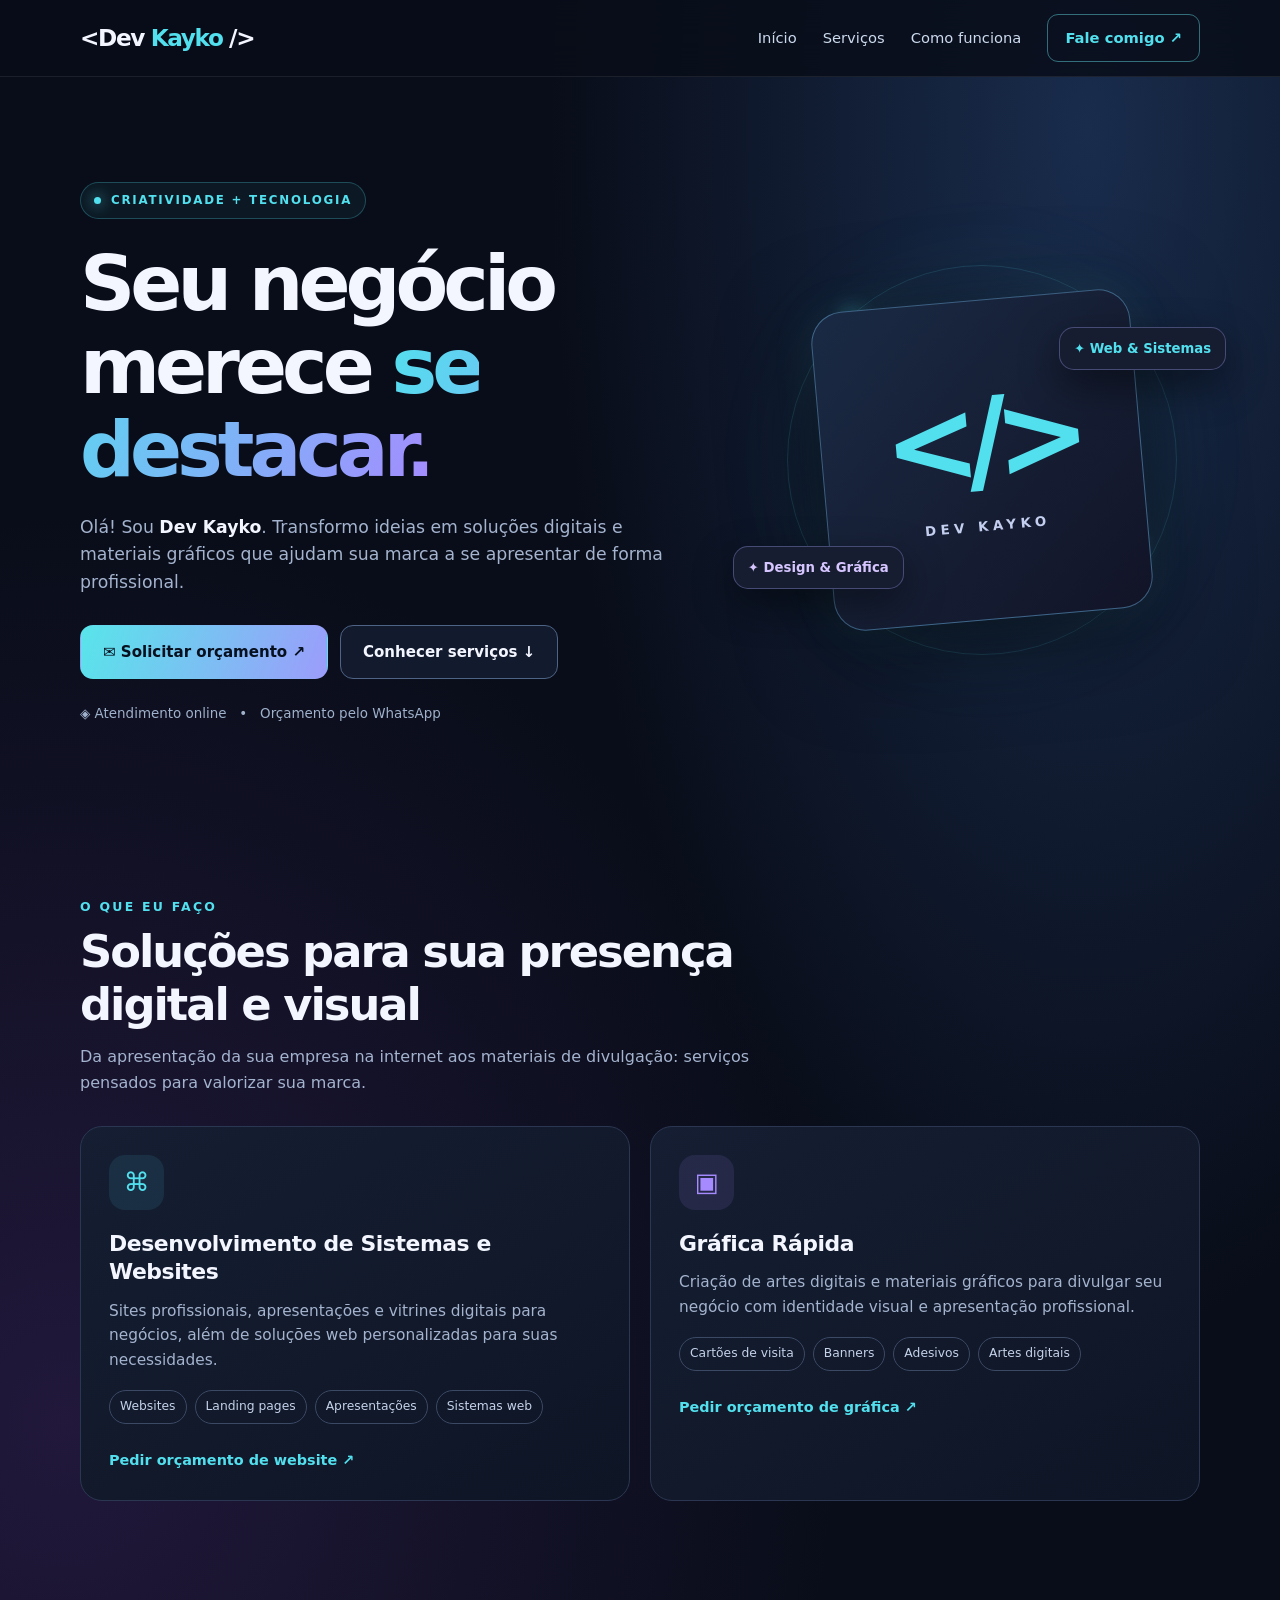
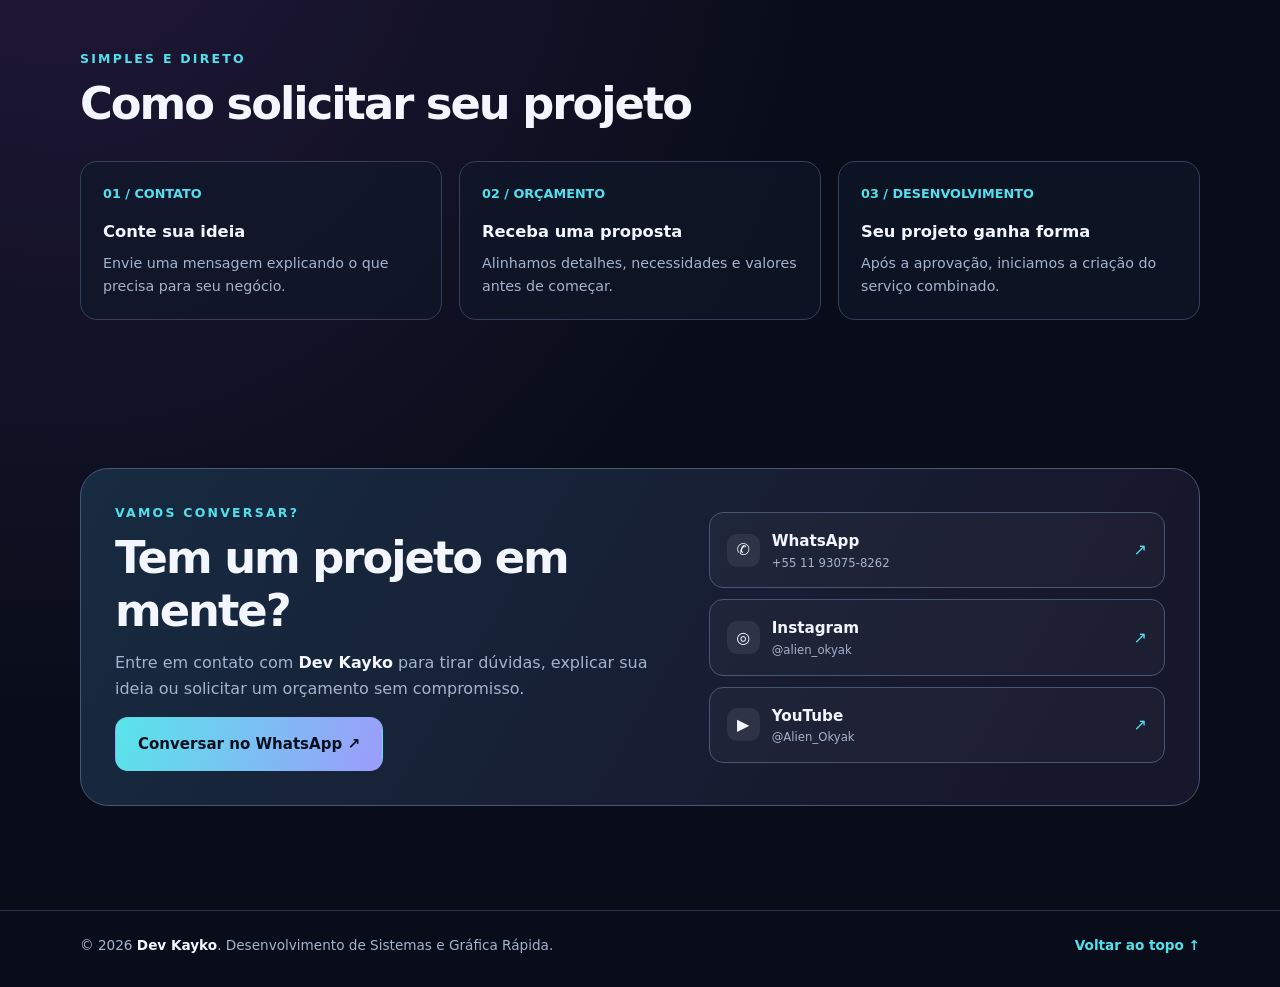
==== dev-kayko/index.html @ 2310204f "Add files via upload" ====
<!DOCTYPE html>
<html lang="pt-BR">
<head>
  <meta charset="UTF-8" />
  <meta name="viewport" content="width=device-width, initial-scale=1.0" />
  <meta name="theme-color" content="#090d19" />
  <meta name="description" content="Dev Kayko — desenvolvimento de sistemas, websites, apresentações digitais e serviços de gráfica rápida. Solicite seu orçamento." />
  <title>Dev Kayko | Serviços e Contato</title>
  <style>
    :root{color-scheme:dark;--bg:#090d19;--panel:#11182a;--line:#2b3752;--text:#f3f6ff;--muted:#a4b3ce;--cyan:#52e0ee;--violet:#a58bff;--mint:#88f2c1}
    *{box-sizing:border-box}html{scroll-behavior:smooth}body{margin:0;background:radial-gradient(ellipse at 85% 5%,#192c4c 0,transparent 35%),radial-gradient(ellipse at 5% 55%,#21183b 0,transparent 45%),var(--bg);color:var(--text);font-family:Inter,ui-sans-serif,system-ui,-apple-system,'Segoe UI',sans-serif;line-height:1.6;min-height:100vh;overflow-x:hidden}a{color:inherit;text-decoration:none}button,input,select,textarea{font:inherit}button{cursor:pointer}::selection{background:#52e0ee66}
    .wrap{width:min(1120px,calc(100% - 40px));margin:auto}.topbar{position:sticky;top:0;z-index:20;background:#090d19db;backdrop-filter:blur(18px);border-bottom:1px solid #ffffff14}.nav{height:76px;display:flex;align-items:center;justify-content:space-between;gap:20px}.brand{font-weight:900;letter-spacing:-.06em;font-size:1.45rem;white-space:nowrap}.brand em{font-style:normal;color:var(--cyan)}.navlinks{display:flex;align-items:center;gap:26px;font-size:.92rem;color:#ccdaee}.navlinks a:hover,.footer a:hover{color:var(--cyan)}.navbtn{padding:11px 17px;border:1px solid #68e3ed72;border-radius:11px;color:var(--cyan)!important;font-weight:800}.hamb{display:none;color:var(--text);border:1px solid var(--line);background:var(--panel);border-radius:10px;padding:8px 12px}
    .hero{position:relative;padding:105px 0 85px;display:grid;grid-template-columns:1.18fr .82fr;align-items:center;gap:55px}.eyebrow{display:inline-flex;align-items:center;gap:10px;padding:8px 13px;color:var(--cyan);background:#52e0ee0e;border:1px solid #52e0ee42;border-radius:99px;font-size:.74rem;font-weight:800;text-transform:uppercase;letter-spacing:.15em}.dot{width:7px;height:7px;background:var(--cyan);border-radius:50%;box-shadow:0 0 14px var(--cyan)}h1,h2,h3,p{margin-top:0}h1{font-size:clamp(2.7rem,6vw,5.25rem);line-height:1.08;letter-spacing:-.065em;margin:24px 0 22px}h1 .gradient{background:linear-gradient(115deg,var(--cyan),var(--violet));-webkit-background-clip:text;background-clip:text;color:transparent}.lead{font-size:1.08rem;max-width:640px;color:var(--muted)}.actions{display:flex;flex-wrap:wrap;gap:12px;margin-top:28px}.btn{display:inline-flex;align-items:center;justify-content:center;gap:9px;border:1px solid transparent;border-radius:13px;padding:14px 22px;font-size:.94rem;font-weight:800;transition:transform .2s,background .2s,border-color .2s}.btn:hover{transform:translateY(-3px)}.primary{background:linear-gradient(110deg,#58e5ea,#9c9cfb);color:#07101e}.outline{border-color:#4e6385;background:#172138a6}.outline:hover{border-color:var(--cyan)}.mini{font-size:.85rem;padding:11px 14px}.meta{margin-top:24px;color:#9fb1cb;font-size:.84rem}.hero-art{min-height:370px;position:relative;display:grid;place-items:center}.orbit{position:absolute;width:min(100%,390px);aspect-ratio:1;border:1px solid #54dbe82c;border-radius:50%;box-shadow:0 0 95px #4fe2eb0e,inset 0 0 55px #52e0ee0e;animation:spin 28s linear infinite}.orbit:before,.orbit:after{content:"";position:absolute;inset:36px;border:1px dashed #a58bff39;border-radius:50%}.orbit:after{inset:80px;border-color:#52e0ee47}.orb{position:absolute;width:12px;height:12px;border-radius:50%;background:var(--cyan);box-shadow:0 0 20px var(--cyan);top:12%;left:15%}.orb.two{background:var(--violet);top:72%;left:88%;width:9px;height:9px}.dev-card{position:relative;width:min(87%,320px);aspect-ratio:1;background:linear-gradient(135deg,#1a2a44,#121427);border:1px solid #73bdec6e;border-radius:32px;display:flex;flex-direction:column;align-items:center;justify-content:center;box-shadow:0 20px 90px #0008,0 0 44px #54e6e51a;transform:rotate(-5deg);animation:float 6s ease-in-out infinite}.dev-card .symbol{font-size:clamp(4.5rem,10vw,7.2rem);font-weight:900;color:var(--cyan);letter-spacing:-.12em;line-height:1}.dev-card small{letter-spacing:.34em;color:#c4cff0;font-weight:800;text-transform:uppercase;margin-top:18px}.spark{position:absolute;border:1px solid #a5a7fd55;background:#161d31;border-radius:15px;padding:10px 14px;font-weight:800;font-size:.83rem;box-shadow:0 15px 40px #0007}.spark.one{top:14%;right:-6%;color:var(--cyan)}.spark.two{bottom:15%;left:-7%;color:#d6c5ff}@keyframes spin{to{transform:rotate(360deg)}}@keyframes float{50%{transform:translateY(-12px) rotate(-3deg)}}
    section{scroll-margin-top:95px}.section{padding:74px 0}.section-heading{max-width:720px;margin-bottom:30px}.kicker{color:var(--cyan);font-size:.78rem;text-transform:uppercase;font-weight:900;letter-spacing:.18em;margin-bottom:9px}.section h2{font-size:clamp(1.9rem,4vw,2.8rem);letter-spacing:-.045em;line-height:1.18;margin-bottom:13px}.section-heading p{color:var(--muted)}.cards{display:grid;grid-template-columns:repeat(2,minmax(0,1fr));gap:20px}.service{background:linear-gradient(150deg,#151e32,#0e1525);border:1px solid var(--line);border-radius:22px;padding:28px;transition:transform .2s,border-color .2s}.service:hover{transform:translateY(-5px);border-color:#52e0ee6b}.service .ico{display:grid;place-items:center;width:55px;height:55px;border-radius:16px;background:#52e0ee18;color:var(--cyan);font-size:1.6rem;margin-bottom:20px}.service:nth-child(2) .ico{background:#aa87ff1c;color:var(--violet)}.service h3{font-size:1.37rem;line-height:1.3;letter-spacing:-.02em;margin-bottom:12px}.service p{color:var(--muted);font-size:.96rem}.chips{display:flex;flex-wrap:wrap;gap:8px;margin:18px 0 23px}.chips span{font-size:.77rem;border:1px solid #3b4965;border-radius:99px;padding:6px 10px;color:#c4d2ea}.textlink{color:var(--cyan);font-size:.9rem;font-weight:800}.textlink:hover{text-decoration:underline}
    .process{display:grid;grid-template-columns:repeat(3,minmax(0,1fr));gap:17px}.step{background:#10192a9c;border:1px solid #34415d;border-radius:17px;padding:22px}.number{font-size:.8rem;color:var(--cyan);font-weight:900;margin-bottom:14px}.step h3{font-size:1.02rem;margin-bottom:7px}.step p{font-size:.89rem;color:var(--muted);margin-bottom:0}
    .contact-panel{background:linear-gradient(120deg,#172b41,#17172c 85%);border:1px solid #4a5674;border-radius:28px;padding:34px;display:grid;grid-template-columns:1.1fr .9fr;gap:36px;align-items:center}.contact-panel h2{margin-bottom:12px}.contact-panel p{color:var(--muted)}.socials{display:grid;gap:11px}.social{display:flex;align-items:center;justify-content:space-between;gap:15px;border:1px solid #485675;border-radius:14px;padding:15px 17px;background:#ffffff08;transition:background .2s,border-color .2s}.social:hover{background:#52e0ee12;border-color:var(--cyan)}.social .left{display:flex;align-items:center;gap:12px}.social .icon{display:grid;place-items:center;width:33px;height:33px;background:#ffffff12;border-radius:10px;font-weight:900}.social strong{font-size:.95rem}.social small{display:block;font-size:.73rem;color:var(--muted)}.social .arrow{color:var(--cyan)}.foot{margin-top:30px;border-top:1px solid #29334a;padding:24px 0 30px}.footer{display:flex;justify-content:space-between;align-items:center;gap:20px;color:var(--muted);font-size:.85rem}.footer span strong{color:var(--text)}.to-top{display:inline-block;color:var(--cyan);font-weight:700}.sr-only{position:absolute;width:1px;height:1px;padding:0;margin:-1px;overflow:hidden;clip:rect(0,0,0,0);white-space:nowrap;border:0}a:focus-visible,button:focus-visible{outline:3px solid var(--cyan);outline-offset:3px}
    @media(max-width:800px){.hero{grid-template-columns:1fr;padding:66px 0 35px;gap:15px}.hero-art{min-height:310px}.contact-panel{grid-template-columns:1fr}.navlinks{display:none;position:absolute;left:0;right:0;top:76px;flex-direction:column;align-items:stretch;gap:0;padding:12px 20px 20px;background:#0c1221;border-bottom:1px solid var(--line)}.navlinks.open{display:flex}.navlinks a{padding:13px}.hamb{display:block}.cards{grid-template-columns:1fr}.process{grid-template-columns:1fr}.section{padding:50px 0}}
    @media(max-width:460px){.wrap{width:min(100% - 30px,1120px)}.hero-art{min-height:270px}.orbit{width:275px}.dev-card{width:220px}.spark.one{right:-2%}.spark.two{left:-1%}.contact-panel{padding:23px}.actions .btn{width:100%}.footer{align-items:flex-start;flex-direction:column}}
    @media(prefers-reduced-motion:reduce){*,*:before,*:after{animation-duration:.01ms!important;animation-iteration-count:1!important;scroll-behavior:auto!important;transition-duration:.01ms!important}}
  </style>
</head>
<body id="inicio">
  <header class="topbar">
    <nav class="wrap nav" aria-label="Navegação principal">
      <a class="brand" href="#inicio" aria-label="Dev Kayko, início">&lt;Dev <em>Kayko</em> /&gt;</a>
      <button class="hamb" id="menuButton" aria-expanded="false" aria-controls="navLinks" aria-label="Abrir menu">☰</button>
      <div class="navlinks" id="navLinks">
        <a href="#inicio">Início</a><a href="#servicos">Serviços</a><a href="#como-funciona">Como funciona</a><a class="navbtn" href="#contato">Fale comigo ↗</a>
      </div>
    </nav>
  </header>
  <main>
    <div class="wrap hero">
      <div>
        <div class="eyebrow"><span class="dot" aria-hidden="true"></span> Criatividade + tecnologia</div>
        <h1>Seu negócio merece <span class="gradient">se destacar.</span></h1>
        <p class="lead">Olá! Sou <strong style="color:var(--text)">Dev Kayko</strong>. Transformo ideias em soluções digitais e materiais gráficos que ajudam sua marca a se apresentar de forma profissional.</p>
        <div class="actions">
          <a class="btn primary" href="https://wa.me/5511930758262?text=Ol%C3%A1%2C%20Dev%20Kayko!%20Gostaria%20de%20solicitar%20um%20or%C3%A7amento." target="_blank" rel="noopener noreferrer">✉ Solicitar orçamento ↗</a>
          <a class="btn outline" href="#servicos">Conhecer serviços ↓</a>
        </div>
        <p class="meta">◈ Atendimento online &nbsp; • &nbsp; Orçamento pelo WhatsApp</p>
      </div>
      <div class="hero-art" aria-hidden="true"><div class="orbit"><i class="orb"></i><i class="orb two"></i></div><div class="dev-card"><div class="symbol">&lt;/&gt;</div><small>Dev Kayko</small></div><div class="spark one">✦ Web & Sistemas</div><div class="spark two">✦ Design & Gráfica</div></div>
    </div>
    <section class="section wrap" id="servicos">
      <div class="section-heading"><div class="kicker">O que eu faço</div><h2>Soluções para sua presença digital e visual</h2><p>Da apresentação da sua empresa na internet aos materiais de divulgação: serviços pensados para valorizar sua marca.</p></div>
      <div class="cards">
        <article class="service"><div class="ico" aria-hidden="true">⌘</div><h3>Desenvolvimento de Sistemas e Websites</h3><p>Sites profissionais, apresentações e vitrines digitais para negócios, além de soluções web personalizadas para suas necessidades.</p><div class="chips"><span>Websites</span><span>Landing pages</span><span>Apresentações</span><span>Sistemas web</span></div><a class="textlink" target="_blank" rel="noopener noreferrer" href="https://wa.me/5511930758262?text=Ol%C3%A1%2C%20Dev%20Kayko!%20Quero%20um%20or%C3%A7amento%20para%20desenvolvimento%20de%20sistemas%20ou%20websites.">Pedir orçamento de website ↗</a></article>
        <article class="service"><div class="ico" aria-hidden="true">▣</div><h3>Gráfica Rápida</h3><p>Criação de artes digitais e materiais gráficos para divulgar seu negócio com identidade visual e apresentação profissional.</p><div class="chips"><span>Cartões de visita</span><span>Banners</span><span>Adesivos</span><span>Artes digitais</span></div><a class="textlink" target="_blank" rel="noopener noreferrer" href="https://wa.me/5511930758262?text=Ol%C3%A1%2C%20Dev%20Kayko!%20Quero%20um%20or%C3%A7amento%20de%20gr%C3%A1fica%20r%C3%A1pida.">Pedir orçamento de gráfica ↗</a></article>
      </div>
    </section>
    <section class="section wrap" id="como-funciona"><div class="section-heading"><div class="kicker">Simples e direto</div><h2>Como solicitar seu projeto</h2></div><div class="process"><div class="step"><div class="number">01 / CONTATO</div><h3>Conte sua ideia</h3><p>Envie uma mensagem explicando o que precisa para seu negócio.</p></div><div class="step"><div class="number">02 / ORÇAMENTO</div><h3>Receba uma proposta</h3><p>Alinhamos detalhes, necessidades e valores antes de começar.</p></div><div class="step"><div class="number">03 / DESENVOLVIMENTO</div><h3>Seu projeto ganha forma</h3><p>Após a aprovação, iniciamos a criação do serviço combinado.</p></div></div></section>
    <section class="section wrap" id="contato"><div class="contact-panel"><div><div class="kicker">Vamos conversar?</div><h2>Tem um projeto em mente?</h2><p>Entre em contato com <strong style="color:var(--text)">Dev Kayko</strong> para tirar dúvidas, explicar sua ideia ou solicitar um orçamento sem compromisso.</p><a class="btn primary" href="https://wa.me/5511930758262?text=Ol%C3%A1%2C%20Dev%20Kayko!%20Quero%20conversar%20sobre%20um%20projeto." target="_blank" rel="noopener noreferrer">Conversar no WhatsApp ↗</a></div><div class="socials" aria-label="Redes e contato"><a class="social" href="https://wa.me/5511930758262" target="_blank" rel="noopener noreferrer"><span class="left"><span class="icon">✆</span><span><strong>WhatsApp</strong><small>+55 11 93075-8262</small></span></span><span class="arrow">↗</span></a><a class="social" href="https://www.instagram.com/alien_okyak/?hl=pt-br" target="_blank" rel="noopener noreferrer"><span class="left"><span class="icon">◎</span><span><strong>Instagram</strong><small>@alien_okyak</small></span></span><span class="arrow">↗</span></a><a class="social" href="https://www.youtube.com/@Alien_Okyak" target="_blank" rel="noopener noreferrer"><span class="left"><span class="icon">▶</span><span><strong>YouTube</strong><small>@Alien_Okyak</small></span></span><span class="arrow">↗</span></a></div></div></section>
  </main>
  <footer class="foot"><div class="wrap footer"><span>© <span id="year">2026</span> <strong>Dev Kayko</strong>. Desenvolvimento de Sistemas e Gráfica Rápida.</span><a class="to-top" href="#inicio">Voltar ao topo ↑</a></div></footer>
  <script>
    document.getElementById('year').textContent = new Date().getFullYear();
    const menuButton=document.getElementById('menuButton');const navLinks=document.getElementById('navLinks');
    menuButton.addEventListener('click',()=>{const expanded=menuButton.getAttribute('aria-expanded')==='true';menuButton.setAttribute('aria-expanded',String(!expanded));menuButton.setAttribute('aria-label',expanded?'Abrir menu':'Fechar menu');navLinks.classList.toggle('open',!expanded)});
    navLinks.querySelectorAll('a').forEach(link=>link.addEventListener('click',()=>{navLinks.classList.remove('open');menuButton.setAttribute('aria-expanded','false');menuButton.setAttribute('aria-label','Abrir menu')}));
  </script>
</body>
</html>
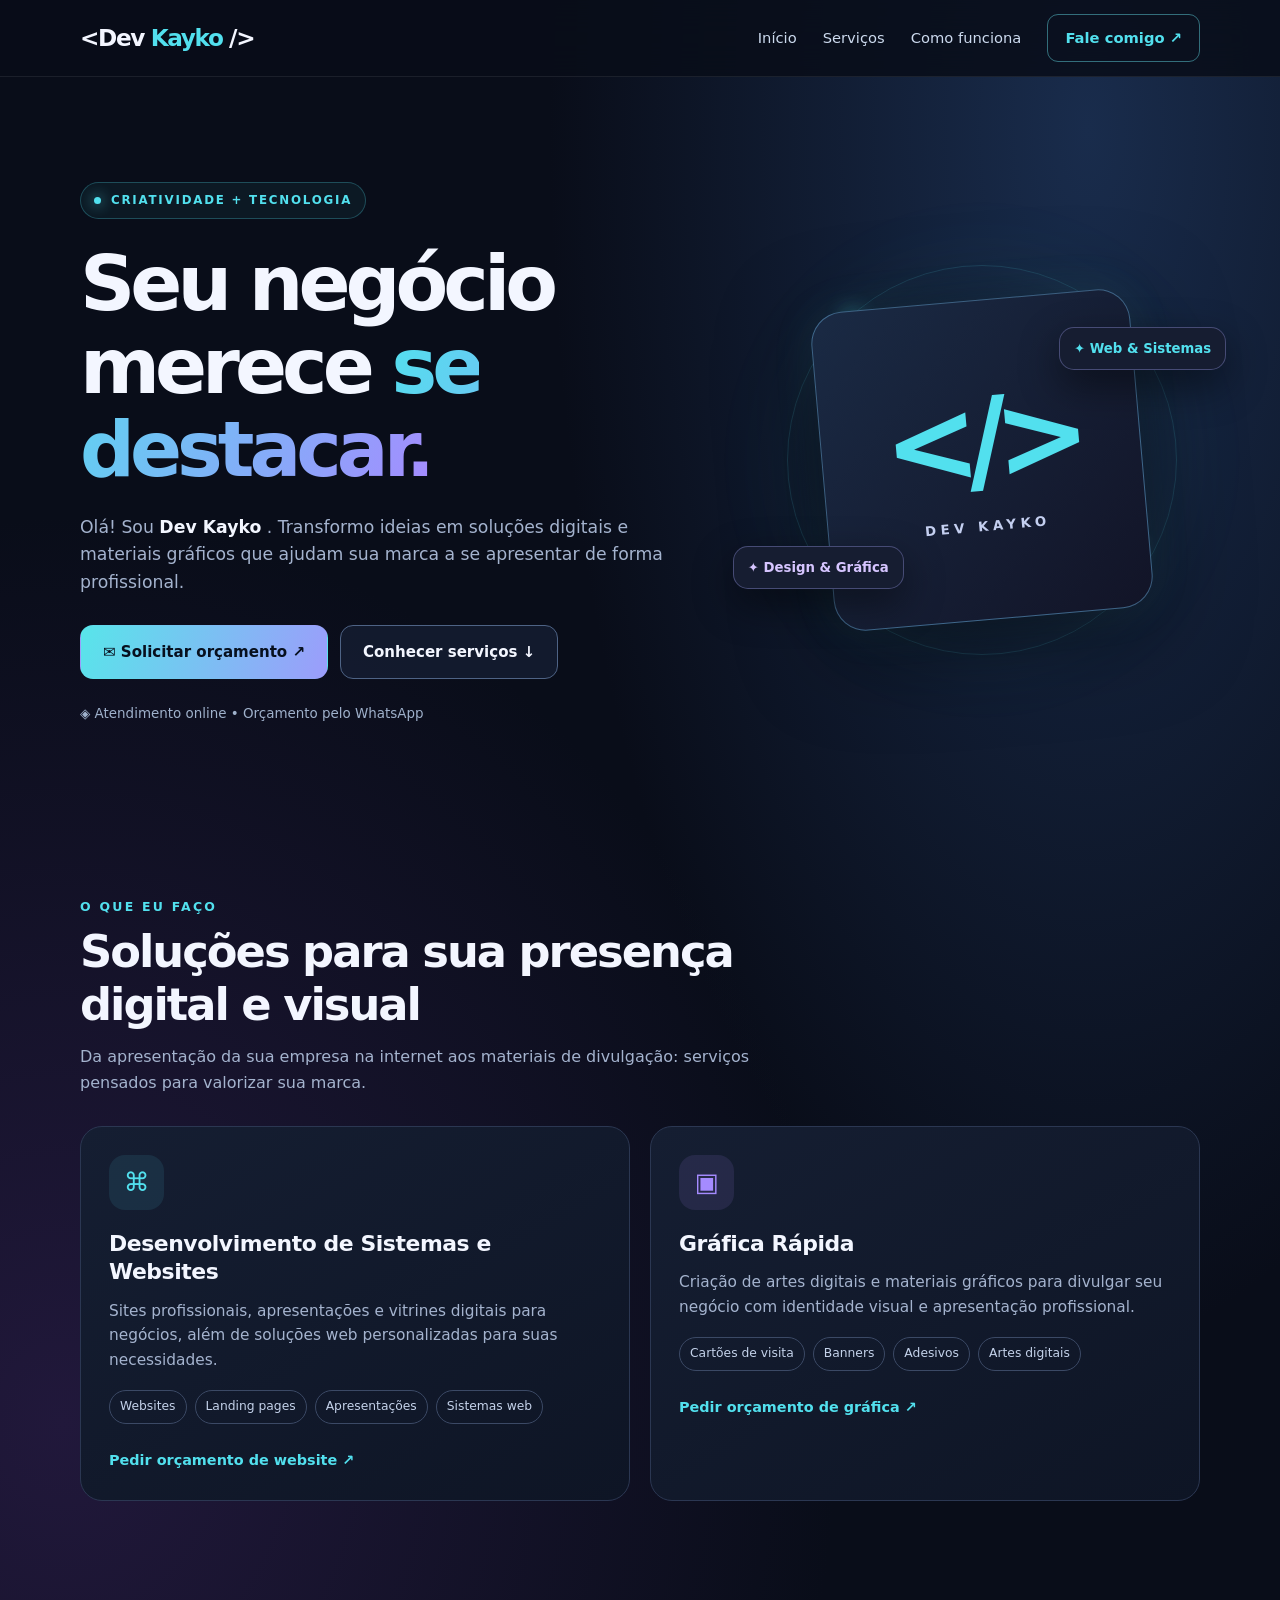
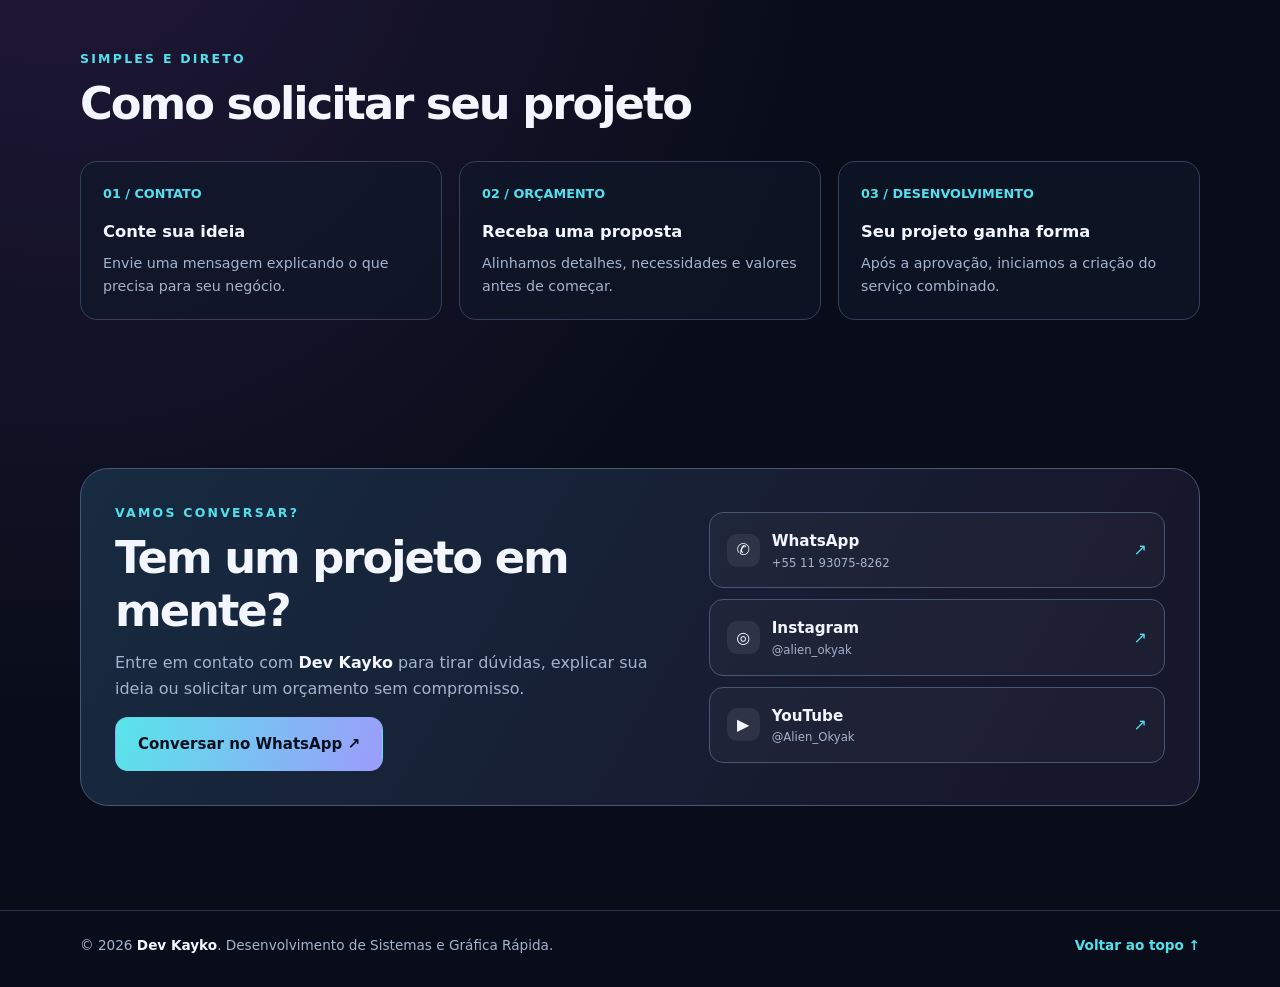
==== commit f40391ef: "Add files via upload" ====
--- a/dev-kayko/index.html
+++ b/dev-kayko/index.html
@@ -1,64 +1,146 @@
 <!DOCTYPE html>
 <html lang="pt-BR">
-<head>
-  <meta charset="UTF-8" />
-  <meta name="viewport" content="width=device-width, initial-scale=1.0" />
-  <meta name="theme-color" content="#090d19" />
-  <meta name="description" content="Dev Kayko — desenvolvimento de sistemas, websites, apresentações digitais e serviços de gráfica rápida. Solicite seu orçamento." />
-  <title>Dev Kayko | Serviços e Contato</title>
-  <style>
-    :root{color-scheme:dark;--bg:#090d19;--panel:#11182a;--line:#2b3752;--text:#f3f6ff;--muted:#a4b3ce;--cyan:#52e0ee;--violet:#a58bff;--mint:#88f2c1}
-    *{box-sizing:border-box}html{scroll-behavior:smooth}body{margin:0;background:radial-gradient(ellipse at 85% 5%,#192c4c 0,transparent 35%),radial-gradient(ellipse at 5% 55%,#21183b 0,transparent 45%),var(--bg);color:var(--text);font-family:Inter,ui-sans-serif,system-ui,-apple-system,'Segoe UI',sans-serif;line-height:1.6;min-height:100vh;overflow-x:hidden}a{color:inherit;text-decoration:none}button,input,select,textarea{font:inherit}button{cursor:pointer}::selection{background:#52e0ee66}
-    .wrap{width:min(1120px,calc(100% - 40px));margin:auto}.topbar{position:sticky;top:0;z-index:20;background:#090d19db;backdrop-filter:blur(18px);border-bottom:1px solid #ffffff14}.nav{height:76px;display:flex;align-items:center;justify-content:space-between;gap:20px}.brand{font-weight:900;letter-spacing:-.06em;font-size:1.45rem;white-space:nowrap}.brand em{font-style:normal;color:var(--cyan)}.navlinks{display:flex;align-items:center;gap:26px;font-size:.92rem;color:#ccdaee}.navlinks a:hover,.footer a:hover{color:var(--cyan)}.navbtn{padding:11px 17px;border:1px solid #68e3ed72;border-radius:11px;color:var(--cyan)!important;font-weight:800}.hamb{display:none;color:var(--text);border:1px solid var(--line);background:var(--panel);border-radius:10px;padding:8px 12px}
-    .hero{position:relative;padding:105px 0 85px;display:grid;grid-template-columns:1.18fr .82fr;align-items:center;gap:55px}.eyebrow{display:inline-flex;align-items:center;gap:10px;padding:8px 13px;color:var(--cyan);background:#52e0ee0e;border:1px solid #52e0ee42;border-radius:99px;font-size:.74rem;font-weight:800;text-transform:uppercase;letter-spacing:.15em}.dot{width:7px;height:7px;background:var(--cyan);border-radius:50%;box-shadow:0 0 14px var(--cyan)}h1,h2,h3,p{margin-top:0}h1{font-size:clamp(2.7rem,6vw,5.25rem);line-height:1.08;letter-spacing:-.065em;margin:24px 0 22px}h1 .gradient{background:linear-gradient(115deg,var(--cyan),var(--violet));-webkit-background-clip:text;background-clip:text;color:transparent}.lead{font-size:1.08rem;max-width:640px;color:var(--muted)}.actions{display:flex;flex-wrap:wrap;gap:12px;margin-top:28px}.btn{display:inline-flex;align-items:center;justify-content:center;gap:9px;border:1px solid transparent;border-radius:13px;padding:14px 22px;font-size:.94rem;font-weight:800;transition:transform .2s,background .2s,border-color .2s}.btn:hover{transform:translateY(-3px)}.primary{background:linear-gradient(110deg,#58e5ea,#9c9cfb);color:#07101e}.outline{border-color:#4e6385;background:#172138a6}.outline:hover{border-color:var(--cyan)}.mini{font-size:.85rem;padding:11px 14px}.meta{margin-top:24px;color:#9fb1cb;font-size:.84rem}.hero-art{min-height:370px;position:relative;display:grid;place-items:center}.orbit{position:absolute;width:min(100%,390px);aspect-ratio:1;border:1px solid #54dbe82c;border-radius:50%;box-shadow:0 0 95px #4fe2eb0e,inset 0 0 55px #52e0ee0e;animation:spin 28s linear infinite}.orbit:before,.orbit:after{content:"";position:absolute;inset:36px;border:1px dashed #a58bff39;border-radius:50%}.orbit:after{inset:80px;border-color:#52e0ee47}.orb{position:absolute;width:12px;height:12px;border-radius:50%;background:var(--cyan);box-shadow:0 0 20px var(--cyan);top:12%;left:15%}.orb.two{background:var(--violet);top:72%;left:88%;width:9px;height:9px}.dev-card{position:relative;width:min(87%,320px);aspect-ratio:1;background:linear-gradient(135deg,#1a2a44,#121427);border:1px solid #73bdec6e;border-radius:32px;display:flex;flex-direction:column;align-items:center;justify-content:center;box-shadow:0 20px 90px #0008,0 0 44px #54e6e51a;transform:rotate(-5deg);animation:float 6s ease-in-out infinite}.dev-card .symbol{font-size:clamp(4.5rem,10vw,7.2rem);font-weight:900;color:var(--cyan);letter-spacing:-.12em;line-height:1}.dev-card small{letter-spacing:.34em;color:#c4cff0;font-weight:800;text-transform:uppercase;margin-top:18px}.spark{position:absolute;border:1px solid #a5a7fd55;background:#161d31;border-radius:15px;padding:10px 14px;font-weight:800;font-size:.83rem;box-shadow:0 15px 40px #0007}.spark.one{top:14%;right:-6%;color:var(--cyan)}.spark.two{bottom:15%;left:-7%;color:#d6c5ff}@keyframes spin{to{transform:rotate(360deg)}}@keyframes float{50%{transform:translateY(-12px) rotate(-3deg)}}
-    section{scroll-margin-top:95px}.section{padding:74px 0}.section-heading{max-width:720px;margin-bottom:30px}.kicker{color:var(--cyan);font-size:.78rem;text-transform:uppercase;font-weight:900;letter-spacing:.18em;margin-bottom:9px}.section h2{font-size:clamp(1.9rem,4vw,2.8rem);letter-spacing:-.045em;line-height:1.18;margin-bottom:13px}.section-heading p{color:var(--muted)}.cards{display:grid;grid-template-columns:repeat(2,minmax(0,1fr));gap:20px}.service{background:linear-gradient(150deg,#151e32,#0e1525);border:1px solid var(--line);border-radius:22px;padding:28px;transition:transform .2s,border-color .2s}.service:hover{transform:translateY(-5px);border-color:#52e0ee6b}.service .ico{display:grid;place-items:center;width:55px;height:55px;border-radius:16px;background:#52e0ee18;color:var(--cyan);font-size:1.6rem;margin-bottom:20px}.service:nth-child(2) .ico{background:#aa87ff1c;color:var(--violet)}.service h3{font-size:1.37rem;line-height:1.3;letter-spacing:-.02em;margin-bottom:12px}.service p{color:var(--muted);font-size:.96rem}.chips{display:flex;flex-wrap:wrap;gap:8px;margin:18px 0 23px}.chips span{font-size:.77rem;border:1px solid #3b4965;border-radius:99px;padding:6px 10px;color:#c4d2ea}.textlink{color:var(--cyan);font-size:.9rem;font-weight:800}.textlink:hover{text-decoration:underline}
-    .process{display:grid;grid-template-columns:repeat(3,minmax(0,1fr));gap:17px}.step{background:#10192a9c;border:1px solid #34415d;border-radius:17px;padding:22px}.number{font-size:.8rem;color:var(--cyan);font-weight:900;margin-bottom:14px}.step h3{font-size:1.02rem;margin-bottom:7px}.step p{font-size:.89rem;color:var(--muted);margin-bottom:0}
-    .contact-panel{background:linear-gradient(120deg,#172b41,#17172c 85%);border:1px solid #4a5674;border-radius:28px;padding:34px;display:grid;grid-template-columns:1.1fr .9fr;gap:36px;align-items:center}.contact-panel h2{margin-bottom:12px}.contact-panel p{color:var(--muted)}.socials{display:grid;gap:11px}.social{display:flex;align-items:center;justify-content:space-between;gap:15px;border:1px solid #485675;border-radius:14px;padding:15px 17px;background:#ffffff08;transition:background .2s,border-color .2s}.social:hover{background:#52e0ee12;border-color:var(--cyan)}.social .left{display:flex;align-items:center;gap:12px}.social .icon{display:grid;place-items:center;width:33px;height:33px;background:#ffffff12;border-radius:10px;font-weight:900}.social strong{font-size:.95rem}.social small{display:block;font-size:.73rem;color:var(--muted)}.social .arrow{color:var(--cyan)}.foot{margin-top:30px;border-top:1px solid #29334a;padding:24px 0 30px}.footer{display:flex;justify-content:space-between;align-items:center;gap:20px;color:var(--muted);font-size:.85rem}.footer span strong{color:var(--text)}.to-top{display:inline-block;color:var(--cyan);font-weight:700}.sr-only{position:absolute;width:1px;height:1px;padding:0;margin:-1px;overflow:hidden;clip:rect(0,0,0,0);white-space:nowrap;border:0}a:focus-visible,button:focus-visible{outline:3px solid var(--cyan);outline-offset:3px}
-    @media(max-width:800px){.hero{grid-template-columns:1fr;padding:66px 0 35px;gap:15px}.hero-art{min-height:310px}.contact-panel{grid-template-columns:1fr}.navlinks{display:none;position:absolute;left:0;right:0;top:76px;flex-direction:column;align-items:stretch;gap:0;padding:12px 20px 20px;background:#0c1221;border-bottom:1px solid var(--line)}.navlinks.open{display:flex}.navlinks a{padding:13px}.hamb{display:block}.cards{grid-template-columns:1fr}.process{grid-template-columns:1fr}.section{padding:50px 0}}
-    @media(max-width:460px){.wrap{width:min(100% - 30px,1120px)}.hero-art{min-height:270px}.orbit{width:275px}.dev-card{width:220px}.spark.one{right:-2%}.spark.two{left:-1%}.contact-panel{padding:23px}.actions .btn{width:100%}.footer{align-items:flex-start;flex-direction:column}}
-    @media(prefers-reduced-motion:reduce){*,*:before,*:after{animation-duration:.01ms!important;animation-iteration-count:1!important;scroll-behavior:auto!important;transition-duration:.01ms!important}}
-  </style>
-</head>
-<body id="inicio">
-  <header class="topbar">
-    <nav class="wrap nav" aria-label="Navegação principal">
-      <a class="brand" href="#inicio" aria-label="Dev Kayko, início">&lt;Dev <em>Kayko</em> /&gt;</a>
-      <button class="hamb" id="menuButton" aria-expanded="false" aria-controls="navLinks" aria-label="Abrir menu">☰</button>
-      <div class="navlinks" id="navLinks">
-        <a href="#inicio">Início</a><a href="#servicos">Serviços</a><a href="#como-funciona">Como funciona</a><a class="navbtn" href="#contato">Fale comigo ↗</a>
+  <head>
+    <meta charset="utf-8">
+    <meta content="width=device-width, initial-scale=1.0" name="viewport">
+    <meta content="#090d19" name="theme-color">
+    <meta content="Dev Kayko — desenvolvimento de sistemas, websites, apresentações digitais e serviços de gráfica rápida. Solicite seu orçamento." name="description">
+    <title>Dev Kayko | Serviços e Contato</title>
+    <link href="style.css" rel="stylesheet">
+  </head>
+  <body id="inicio">
+    <header class="topbar">
+      <nav aria-label="Navegação principal" class="wrap nav">
+        <a aria-label="Dev Kayko, início" class="brand" href="#inicio">&lt;Dev <em>Kayko</em> /&gt;</a>
+        <button aria-controls="navLinks" aria-expanded="false" aria-label="Abrir menu" class="hamb" id="menuButton">☰</button>
+        <div class="navlinks" id="navLinks">
+          <a href="#inicio">Início</a>
+          <a href="#servicos">Serviços</a>
+          <a href="#como-funciona">Como funciona</a>
+          <a class="navbtn" href="#contato">Fale comigo ↗</a>
+        </div>
+      </nav>
+    </header>
+    <main>
+      <div class="wrap hero">
+        <div>
+          <div class="eyebrow"><span aria-hidden="true" class="dot"></span> Criatividade + tecnologia</div>
+          <h1>Seu negócio merece <span class="gradient">se destacar.</span></h1>
+          <p class="lead">
+            Olá! Sou
+            <strong style="color:var(--text)">Dev Kayko</strong>
+            . Transformo ideias em soluções digitais e materiais gráficos que ajudam sua marca a se apresentar de forma profissional.
+          </p>
+          <div class="actions">
+            <a class="btn primary" href="https://wa.me/5511930758262?text=Ol%C3%A1%2C%20Dev%20Kayko!%20Gostaria%20de%20solicitar%20um%20or%C3%A7amento." rel="noopener noreferrer" target="_blank">
+              ✉ Solicitar orçamento ↗
+            </a>
+            <a class="btn outline" href="#servicos">Conhecer serviços ↓</a>
+          </div>
+          <p class="meta">◈ Atendimento online • Orçamento pelo WhatsApp</p>
+        </div>
+        <div aria-hidden="true" class="hero-art">
+          <div class="orbit"><i class="orb"></i><i class="orb two"></i></div>
+          <div class="dev-card">
+            <div class="symbol">&lt;/&gt;</div>
+            <small>Dev Kayko</small>
+          </div>
+          <div class="spark one">✦ Web &amp; Sistemas</div>
+          <div class="spark two">✦ Design &amp; Gráfica</div>
+        </div>
       </div>
-    </nav>
-  </header>
-  <main>
-    <div class="wrap hero">
-      <div>
-        <div class="eyebrow"><span class="dot" aria-hidden="true"></span> Criatividade + tecnologia</div>
-        <h1>Seu negócio merece <span class="gradient">se destacar.</span></h1>
-        <p class="lead">Olá! Sou <strong style="color:var(--text)">Dev Kayko</strong>. Transformo ideias em soluções digitais e materiais gráficos que ajudam sua marca a se apresentar de forma profissional.</p>
-        <div class="actions">
-          <a class="btn primary" href="https://wa.me/5511930758262?text=Ol%C3%A1%2C%20Dev%20Kayko!%20Gostaria%20de%20solicitar%20um%20or%C3%A7amento." target="_blank" rel="noopener noreferrer">✉ Solicitar orçamento ↗</a>
-          <a class="btn outline" href="#servicos">Conhecer serviços ↓</a>
+      <section class="section wrap" id="servicos">
+        <div class="section-heading">
+          <div class="kicker">O que eu faço</div>
+          <h2>Soluções para sua presença digital e visual</h2>
+          <p>Da apresentação da sua empresa na internet aos materiais de divulgação: serviços pensados para valorizar sua marca.</p>
         </div>
-        <p class="meta">◈ Atendimento online &nbsp; • &nbsp; Orçamento pelo WhatsApp</p>
+        <div class="cards">
+          <article class="service">
+            <div aria-hidden="true" class="ico">⌘</div>
+            <h3>Desenvolvimento de Sistemas e Websites</h3>
+            <p>Sites profissionais, apresentações e vitrines digitais para negócios, além de soluções web personalizadas para suas necessidades.</p>
+            <div class="chips"><span>Websites</span><span>Landing pages</span><span>Apresentações</span><span>Sistemas web</span></div>
+            <a class="textlink" href="https://wa.me/5511930758262?text=Ol%C3%A1%2C%20Dev%20Kayko!%20Quero%20um%20or%C3%A7amento%20para%20desenvolvimento%20de%20sistemas%20ou%20websites." rel="noopener noreferrer" target="_blank">
+              Pedir orçamento de website ↗
+            </a>
+          </article>
+          <article class="service">
+            <div aria-hidden="true" class="ico">▣</div>
+            <h3>Gráfica Rápida</h3>
+            <p>Criação de artes digitais e materiais gráficos para divulgar seu negócio com identidade visual e apresentação profissional.</p>
+            <div class="chips"><span>Cartões de visita</span><span>Banners</span><span>Adesivos</span><span>Artes digitais</span></div>
+            <a class="textlink" href="https://wa.me/5511930758262?text=Ol%C3%A1%2C%20Dev%20Kayko!%20Quero%20um%20or%C3%A7amento%20de%20gr%C3%A1fica%20r%C3%A1pida." rel="noopener noreferrer" target="_blank">
+              Pedir orçamento de gráfica ↗
+            </a>
+          </article>
+        </div>
+      </section>
+      <section class="section wrap" id="como-funciona">
+        <div class="section-heading">
+          <div class="kicker">Simples e direto</div>
+          <h2>Como solicitar seu projeto</h2>
+        </div>
+        <div class="process">
+          <div class="step">
+            <div class="number">01 / CONTATO</div>
+            <h3>Conte sua ideia</h3>
+            <p>Envie uma mensagem explicando o que precisa para seu negócio.</p>
+          </div>
+          <div class="step">
+            <div class="number">02 / ORÇAMENTO</div>
+            <h3>Receba uma proposta</h3>
+            <p>Alinhamos detalhes, necessidades e valores antes de começar.</p>
+          </div>
+          <div class="step">
+            <div class="number">03 / DESENVOLVIMENTO</div>
+            <h3>Seu projeto ganha forma</h3>
+            <p>Após a aprovação, iniciamos a criação do serviço combinado.</p>
+          </div>
+        </div>
+      </section>
+      <section class="section wrap" id="contato">
+        <div class="contact-panel">
+          <div>
+            <div class="kicker">Vamos conversar?</div>
+            <h2>Tem um projeto em mente?</h2>
+            <p>Entre em contato com <strong style="color:var(--text)">Dev Kayko</strong> para tirar dúvidas, explicar sua ideia ou solicitar um orçamento sem compromisso.</p>
+            <a class="btn primary" href="https://wa.me/5511930758262?text=Ol%C3%A1%2C%20Dev%20Kayko!%20Quero%20conversar%20sobre%20um%20projeto." rel="noopener noreferrer" target="_blank">
+              Conversar no WhatsApp ↗
+            </a>
+          </div>
+          <div aria-label="Redes e contato" class="socials">
+            <a class="social" href="https://wa.me/5511930758262" rel="noopener noreferrer" target="_blank">
+              <span class="left">
+                <span class="icon">✆</span>
+                <span><strong>WhatsApp</strong><small>+55 11 93075-8262</small></span>
+              </span>
+              <span class="arrow">↗</span>
+            </a>
+            <a class="social" href="https://www.instagram.com/alien_okyak/?hl=pt-br" rel="noopener noreferrer" target="_blank">
+              <span class="left">
+                <span class="icon">◎</span>
+                <span><strong>Instagram</strong><small>@alien_okyak</small></span>
+              </span>
+              <span class="arrow">↗</span>
+            </a>
+            <a class="social" href="https://www.youtube.com/@Alien_Okyak" rel="noopener noreferrer" target="_blank">
+              <span class="left">
+                <span class="icon">▶</span>
+                <span><strong>YouTube</strong><small>@Alien_Okyak</small></span>
+              </span>
+              <span class="arrow">↗</span>
+            </a>
+          </div>
+        </div>
+      </section>
+    </main>
+    <footer class="foot">
+      <div class="wrap footer">
+        <span>© <span id="year">2026</span> <strong>Dev Kayko</strong>. Desenvolvimento de Sistemas e Gráfica Rápida.</span>
+        <a class="to-top" href="#inicio">Voltar ao topo ↑</a>
       </div>
-      <div class="hero-art" aria-hidden="true"><div class="orbit"><i class="orb"></i><i class="orb two"></i></div><div class="dev-card"><div class="symbol">&lt;/&gt;</div><small>Dev Kayko</small></div><div class="spark one">✦ Web & Sistemas</div><div class="spark two">✦ Design & Gráfica</div></div>
-    </div>
-    <section class="section wrap" id="servicos">
-      <div class="section-heading"><div class="kicker">O que eu faço</div><h2>Soluções para sua presença digital e visual</h2><p>Da apresentação da sua empresa na internet aos materiais de divulgação: serviços pensados para valorizar sua marca.</p></div>
-      <div class="cards">
-        <article class="service"><div class="ico" aria-hidden="true">⌘</div><h3>Desenvolvimento de Sistemas e Websites</h3><p>Sites profissionais, apresentações e vitrines digitais para negócios, além de soluções web personalizadas para suas necessidades.</p><div class="chips"><span>Websites</span><span>Landing pages</span><span>Apresentações</span><span>Sistemas web</span></div><a class="textlink" target="_blank" rel="noopener noreferrer" href="https://wa.me/5511930758262?text=Ol%C3%A1%2C%20Dev%20Kayko!%20Quero%20um%20or%C3%A7amento%20para%20desenvolvimento%20de%20sistemas%20ou%20websites.">Pedir orçamento de website ↗</a></article>
-        <article class="service"><div class="ico" aria-hidden="true">▣</div><h3>Gráfica Rápida</h3><p>Criação de artes digitais e materiais gráficos para divulgar seu negócio com identidade visual e apresentação profissional.</p><div class="chips"><span>Cartões de visita</span><span>Banners</span><span>Adesivos</span><span>Artes digitais</span></div><a class="textlink" target="_blank" rel="noopener noreferrer" href="https://wa.me/5511930758262?text=Ol%C3%A1%2C%20Dev%20Kayko!%20Quero%20um%20or%C3%A7amento%20de%20gr%C3%A1fica%20r%C3%A1pida.">Pedir orçamento de gráfica ↗</a></article>
-      </div>
-    </section>
-    <section class="section wrap" id="como-funciona"><div class="section-heading"><div class="kicker">Simples e direto</div><h2>Como solicitar seu projeto</h2></div><div class="process"><div class="step"><div class="number">01 / CONTATO</div><h3>Conte sua ideia</h3><p>Envie uma mensagem explicando o que precisa para seu negócio.</p></div><div class="step"><div class="number">02 / ORÇAMENTO</div><h3>Receba uma proposta</h3><p>Alinhamos detalhes, necessidades e valores antes de começar.</p></div><div class="step"><div class="number">03 / DESENVOLVIMENTO</div><h3>Seu projeto ganha forma</h3><p>Após a aprovação, iniciamos a criação do serviço combinado.</p></div></div></section>
-    <section class="section wrap" id="contato"><div class="contact-panel"><div><div class="kicker">Vamos conversar?</div><h2>Tem um projeto em mente?</h2><p>Entre em contato com <strong style="color:var(--text)">Dev Kayko</strong> para tirar dúvidas, explicar sua ideia ou solicitar um orçamento sem compromisso.</p><a class="btn primary" href="https://wa.me/5511930758262?text=Ol%C3%A1%2C%20Dev%20Kayko!%20Quero%20conversar%20sobre%20um%20projeto." target="_blank" rel="noopener noreferrer">Conversar no WhatsApp ↗</a></div><div class="socials" aria-label="Redes e contato"><a class="social" href="https://wa.me/5511930758262" target="_blank" rel="noopener noreferrer"><span class="left"><span class="icon">✆</span><span><strong>WhatsApp</strong><small>+55 11 93075-8262</small></span></span><span class="arrow">↗</span></a><a class="social" href="https://www.instagram.com/alien_okyak/?hl=pt-br" target="_blank" rel="noopener noreferrer"><span class="left"><span class="icon">◎</span><span><strong>Instagram</strong><small>@alien_okyak</small></span></span><span class="arrow">↗</span></a><a class="social" href="https://www.youtube.com/@Alien_Okyak" target="_blank" rel="noopener noreferrer"><span class="left"><span class="icon">▶</span><span><strong>YouTube</strong><small>@Alien_Okyak</small></span></span><span class="arrow">↗</span></a></div></div></section>
-  </main>
-  <footer class="foot"><div class="wrap footer"><span>© <span id="year">2026</span> <strong>Dev Kayko</strong>. Desenvolvimento de Sistemas e Gráfica Rápida.</span><a class="to-top" href="#inicio">Voltar ao topo ↑</a></div></footer>
-  <script>
-    document.getElementById('year').textContent = new Date().getFullYear();
-    const menuButton=document.getElementById('menuButton');const navLinks=document.getElementById('navLinks');
-    menuButton.addEventListener('click',()=>{const expanded=menuButton.getAttribute('aria-expanded')==='true';menuButton.setAttribute('aria-expanded',String(!expanded));menuButton.setAttribute('aria-label',expanded?'Abrir menu':'Fechar menu');navLinks.classList.toggle('open',!expanded)});
-    navLinks.querySelectorAll('a').forEach(link=>link.addEventListener('click',()=>{navLinks.classList.remove('open');menuButton.setAttribute('aria-expanded','false');menuButton.setAttribute('aria-label','Abrir menu')}));
-  </script>
-</body>
+    </footer>
+    <script src="script.js"></script>
+  </body>
 </html>
--- a/dev-kayko/style.css
+++ b/dev-kayko/style.css
@@ -0,0 +1,578 @@
+:root {
+  color-scheme: dark;
+  --bg: #090d19;
+  --panel: #11182a;
+  --line: #2b3752;
+  --text: #f3f6ff;
+  --muted: #a4b3ce;
+  --cyan: #52e0ee;
+  --violet: #a58bff;
+  --mint: #88f2c1;
+}
+* {
+  box-sizing: border-box;
+}
+html {
+  scroll-behavior: smooth;
+}
+body {
+  margin: 0;
+  background: radial-gradient(ellipse at 85% 5%,#192c4c 0,transparent 35%),radial-gradient(ellipse at 5% 55%,#21183b 0,transparent 45%),var(--bg);
+  color: var(--text);
+  font-family: Inter,ui-sans-serif,system-ui,-apple-system,'Segoe UI',sans-serif;
+  line-height: 1.6;
+  min-height: 100vh;
+  overflow-x: hidden;
+}
+a {
+  color: inherit;
+  text-decoration: none;
+}
+button,input,select,textarea {
+  font: inherit;
+}
+button {
+  cursor: pointer;
+}
+::selection {
+  background: #52e0ee66;
+}
+.wrap {
+  width: min(1120px,calc(100% - 40px));
+  margin: auto;
+}
+.topbar {
+  position: sticky;
+  top: 0;
+  z-index: 20;
+  background: #090d19db;
+  backdrop-filter: blur(18px);
+  border-bottom: 1px solid #ffffff14;
+}
+.nav {
+  height: 76px;
+  display: flex;
+  align-items: center;
+  justify-content: space-between;
+  gap: 20px;
+}
+.brand {
+  font-weight: 900;
+  letter-spacing: -.06em;
+  font-size: 1.45rem;
+  white-space: nowrap;
+}
+.brand em {
+  font-style: normal;
+  color: var(--cyan);
+}
+.navlinks {
+  display: flex;
+  align-items: center;
+  gap: 26px;
+  font-size: .92rem;
+  color: #ccdaee;
+}
+.navlinks a:hover,.footer a:hover {
+  color: var(--cyan);
+}
+.navbtn {
+  padding: 11px 17px;
+  border: 1px solid #68e3ed72;
+  border-radius: 11px;
+  color: var(--cyan)!important;
+  font-weight: 800;
+}
+.hamb {
+  display: none;
+  color: var(--text);
+  border: 1px solid var(--line);
+  background: var(--panel);
+  border-radius: 10px;
+  padding: 8px 12px;
+}
+.hero {
+  position: relative;
+  padding: 105px 0 85px;
+  display: grid;
+  grid-template-columns: 1.18fr .82fr;
+  align-items: center;
+  gap: 55px;
+}
+.eyebrow {
+  display: inline-flex;
+  align-items: center;
+  gap: 10px;
+  padding: 8px 13px;
+  color: var(--cyan);
+  background: #52e0ee0e;
+  border: 1px solid #52e0ee42;
+  border-radius: 99px;
+  font-size: .74rem;
+  font-weight: 800;
+  text-transform: uppercase;
+  letter-spacing: .15em;
+}
+.dot {
+  width: 7px;
+  height: 7px;
+  background: var(--cyan);
+  border-radius: 50%;
+  box-shadow: 0 0 14px var(--cyan);
+}
+h1,h2,h3,p {
+  margin-top: 0;
+}
+h1 {
+  font-size: clamp(2.7rem,6vw,5.25rem);
+  line-height: 1.08;
+  letter-spacing: -.065em;
+  margin: 24px 0 22px;
+}
+h1 .gradient {
+  background: linear-gradient(115deg,var(--cyan),var(--violet));
+  -webkit-background-clip: text;
+  background-clip: text;
+  color: transparent;
+}
+.lead {
+  font-size: 1.08rem;
+  max-width: 640px;
+  color: var(--muted);
+}
+.actions {
+  display: flex;
+  flex-wrap: wrap;
+  gap: 12px;
+  margin-top: 28px;
+}
+.btn {
+  display: inline-flex;
+  align-items: center;
+  justify-content: center;
+  gap: 9px;
+  border: 1px solid transparent;
+  border-radius: 13px;
+  padding: 14px 22px;
+  font-size: .94rem;
+  font-weight: 800;
+  transition: transform .2s,background .2s,border-color .2s;
+}
+.btn:hover {
+  transform: translateY(-3px);
+}
+.primary {
+  background: linear-gradient(110deg,#58e5ea,#9c9cfb);
+  color: #07101e;
+}
+.outline {
+  border-color: #4e6385;
+  background: #172138a6;
+}
+.outline:hover {
+  border-color: var(--cyan);
+}
+.mini {
+  font-size: .85rem;
+  padding: 11px 14px;
+}
+.meta {
+  margin-top: 24px;
+  color: #9fb1cb;
+  font-size: .84rem;
+}
+.hero-art {
+  min-height: 370px;
+  position: relative;
+  display: grid;
+  place-items: center;
+}
+.orbit {
+  position: absolute;
+  width: min(100%,390px);
+  aspect-ratio: 1;
+  border: 1px solid #54dbe82c;
+  border-radius: 50%;
+  box-shadow: 0 0 95px #4fe2eb0e,inset 0 0 55px #52e0ee0e;
+  animation: spin 28s linear infinite;
+}
+.orbit:before,.orbit:after {
+  content: "";
+  position: absolute;
+  inset: 36px;
+  border: 1px dashed #a58bff39;
+  border-radius: 50%;
+}
+.orbit:after {
+  inset: 80px;
+  border-color: #52e0ee47;
+}
+.orb {
+  position: absolute;
+  width: 12px;
+  height: 12px;
+  border-radius: 50%;
+  background: var(--cyan);
+  box-shadow: 0 0 20px var(--cyan);
+  top: 12%;
+  left: 15%;
+}
+.orb.two {
+  background: var(--violet);
+  top: 72%;
+  left: 88%;
+  width: 9px;
+  height: 9px;
+}
+.dev-card {
+  position: relative;
+  width: min(87%,320px);
+  aspect-ratio: 1;
+  background: linear-gradient(135deg,#1a2a44,#121427);
+  border: 1px solid #73bdec6e;
+  border-radius: 32px;
+  display: flex;
+  flex-direction: column;
+  align-items: center;
+  justify-content: center;
+  box-shadow: 0 20px 90px #0008,0 0 44px #54e6e51a;
+  transform: rotate(-5deg);
+  animation: float 6s ease-in-out infinite;
+}
+.dev-card .symbol {
+  font-size: clamp(4.5rem,10vw,7.2rem);
+  font-weight: 900;
+  color: var(--cyan);
+  letter-spacing: -.12em;
+  line-height: 1;
+}
+.dev-card small {
+  letter-spacing: .34em;
+  color: #c4cff0;
+  font-weight: 800;
+  text-transform: uppercase;
+  margin-top: 18px;
+}
+.spark {
+  position: absolute;
+  border: 1px solid #a5a7fd55;
+  background: #161d31;
+  border-radius: 15px;
+  padding: 10px 14px;
+  font-weight: 800;
+  font-size: .83rem;
+  box-shadow: 0 15px 40px #0007;
+}
+.spark.one {
+  top: 14%;
+  right: -6%;
+  color: var(--cyan);
+}
+.spark.two {
+  bottom: 15%;
+  left: -7%;
+  color: #d6c5ff;
+}
+@keyframes spin {
+  to {
+    transform: rotate(360deg);
+  }
+}
+@keyframes float {
+  50% {
+    transform: translateY(-12px) rotate(-3deg);
+  }
+}
+section {
+  scroll-margin-top: 95px;
+}
+.section {
+  padding: 74px 0;
+}
+.section-heading {
+  max-width: 720px;
+  margin-bottom: 30px;
+}
+.kicker {
+  color: var(--cyan);
+  font-size: .78rem;
+  text-transform: uppercase;
+  font-weight: 900;
+  letter-spacing: .18em;
+  margin-bottom: 9px;
+}
+.section h2 {
+  font-size: clamp(1.9rem,4vw,2.8rem);
+  letter-spacing: -.045em;
+  line-height: 1.18;
+  margin-bottom: 13px;
+}
+.section-heading p {
+  color: var(--muted);
+}
+.cards {
+  display: grid;
+  grid-template-columns: repeat(2,minmax(0,1fr));
+  gap: 20px;
+}
+.service {
+  background: linear-gradient(150deg,#151e32,#0e1525);
+  border: 1px solid var(--line);
+  border-radius: 22px;
+  padding: 28px;
+  transition: transform .2s,border-color .2s;
+}
+.service:hover {
+  transform: translateY(-5px);
+  border-color: #52e0ee6b;
+}
+.service .ico {
+  display: grid;
+  place-items: center;
+  width: 55px;
+  height: 55px;
+  border-radius: 16px;
+  background: #52e0ee18;
+  color: var(--cyan);
+  font-size: 1.6rem;
+  margin-bottom: 20px;
+}
+.service:nth-child(2) .ico {
+  background: #aa87ff1c;
+  color: var(--violet);
+}
+.service h3 {
+  font-size: 1.37rem;
+  line-height: 1.3;
+  letter-spacing: -.02em;
+  margin-bottom: 12px;
+}
+.service p {
+  color: var(--muted);
+  font-size: .96rem;
+}
+.chips {
+  display: flex;
+  flex-wrap: wrap;
+  gap: 8px;
+  margin: 18px 0 23px;
+}
+.chips span {
+  font-size: .77rem;
+  border: 1px solid #3b4965;
+  border-radius: 99px;
+  padding: 6px 10px;
+  color: #c4d2ea;
+}
+.textlink {
+  color: var(--cyan);
+  font-size: .9rem;
+  font-weight: 800;
+}
+.textlink:hover {
+  text-decoration: underline;
+}
+.process {
+  display: grid;
+  grid-template-columns: repeat(3,minmax(0,1fr));
+  gap: 17px;
+}
+.step {
+  background: #10192a9c;
+  border: 1px solid #34415d;
+  border-radius: 17px;
+  padding: 22px;
+}
+.number {
+  font-size: .8rem;
+  color: var(--cyan);
+  font-weight: 900;
+  margin-bottom: 14px;
+}
+.step h3 {
+  font-size: 1.02rem;
+  margin-bottom: 7px;
+}
+.step p {
+  font-size: .89rem;
+  color: var(--muted);
+  margin-bottom: 0;
+}
+.contact-panel {
+  background: linear-gradient(120deg,#172b41,#17172c 85%);
+  border: 1px solid #4a5674;
+  border-radius: 28px;
+  padding: 34px;
+  display: grid;
+  grid-template-columns: 1.1fr .9fr;
+  gap: 36px;
+  align-items: center;
+}
+.contact-panel h2 {
+  margin-bottom: 12px;
+}
+.contact-panel p {
+  color: var(--muted);
+}
+.socials {
+  display: grid;
+  gap: 11px;
+}
+.social {
+  display: flex;
+  align-items: center;
+  justify-content: space-between;
+  gap: 15px;
+  border: 1px solid #485675;
+  border-radius: 14px;
+  padding: 15px 17px;
+  background: #ffffff08;
+  transition: background .2s,border-color .2s;
+}
+.social:hover {
+  background: #52e0ee12;
+  border-color: var(--cyan);
+}
+.social .left {
+  display: flex;
+  align-items: center;
+  gap: 12px;
+}
+.social .icon {
+  display: grid;
+  place-items: center;
+  width: 33px;
+  height: 33px;
+  background: #ffffff12;
+  border-radius: 10px;
+  font-weight: 900;
+}
+.social strong {
+  font-size: .95rem;
+}
+.social small {
+  display: block;
+  font-size: .73rem;
+  color: var(--muted);
+}
+.social .arrow {
+  color: var(--cyan);
+}
+.foot {
+  margin-top: 30px;
+  border-top: 1px solid #29334a;
+  padding: 24px 0 30px;
+}
+.footer {
+  display: flex;
+  justify-content: space-between;
+  align-items: center;
+  gap: 20px;
+  color: var(--muted);
+  font-size: .85rem;
+}
+.footer span strong {
+  color: var(--text);
+}
+.to-top {
+  display: inline-block;
+  color: var(--cyan);
+  font-weight: 700;
+}
+.sr-only {
+  position: absolute;
+  width: 1px;
+  height: 1px;
+  padding: 0;
+  margin: -1px;
+  overflow: hidden;
+  clip: rect(0,0,0,0);
+  white-space: nowrap;
+  border: 0;
+}
+a:focus-visible,button:focus-visible {
+  outline: 3px solid var(--cyan);
+  outline-offset: 3px;
+}
+@media(max-width:800px) {
+  .hero {
+    grid-template-columns: 1fr;
+    padding: 66px 0 35px;
+    gap: 15px;
+  }
+  .hero-art {
+    min-height: 310px;
+  }
+  .contact-panel {
+    grid-template-columns: 1fr;
+  }
+  .navlinks {
+    display: none;
+    position: absolute;
+    left: 0;
+    right: 0;
+    top: 76px;
+    flex-direction: column;
+    align-items: stretch;
+    gap: 0;
+    padding: 12px 20px 20px;
+    background: #0c1221;
+    border-bottom: 1px solid var(--line);
+  }
+  .navlinks.open {
+    display: flex;
+  }
+  .navlinks a {
+    padding: 13px;
+  }
+  .hamb {
+    display: block;
+  }
+  .cards {
+    grid-template-columns: 1fr;
+  }
+  .process {
+    grid-template-columns: 1fr;
+  }
+  .section {
+    padding: 50px 0;
+  }
+}
+@media(max-width:460px) {
+  .wrap {
+    width: min(100% - 30px,1120px);
+  }
+  .hero-art {
+    min-height: 270px;
+  }
+  .orbit {
+    width: 275px;
+  }
+  .dev-card {
+    width: 220px;
+  }
+  .spark.one {
+    right: -2%;
+  }
+  .spark.two {
+    left: -1%;
+  }
+  .contact-panel {
+    padding: 23px;
+  }
+  .actions .btn {
+    width: 100%;
+  }
+  .footer {
+    align-items: flex-start;
+    flex-direction: column;
+  }
+}
+@media(prefers-reduced-motion:reduce) {
+  *,*:before,*:after {
+    animation-duration: .01ms!important;
+    animation-iteration-count: 1!important;
+    scroll-behavior: auto!important;
+    transition-duration: .01ms!important;
+  }
+}
